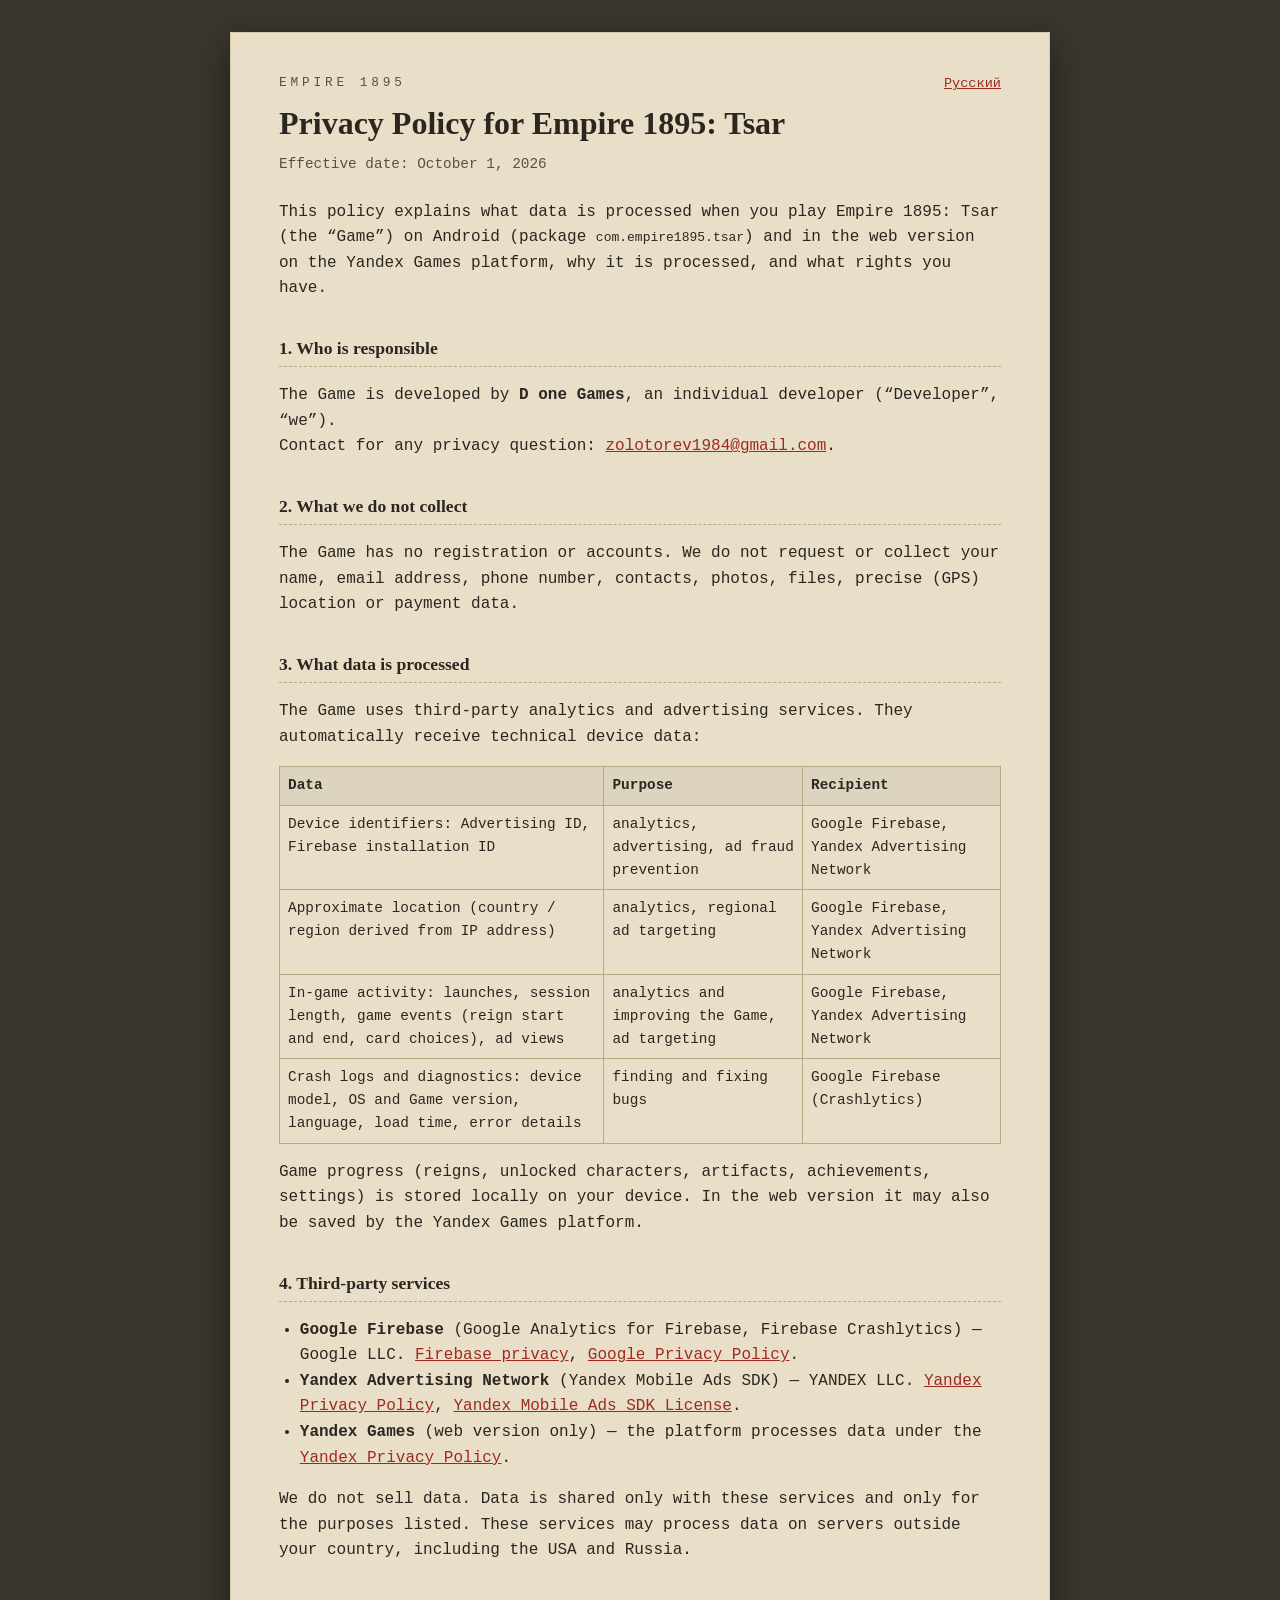
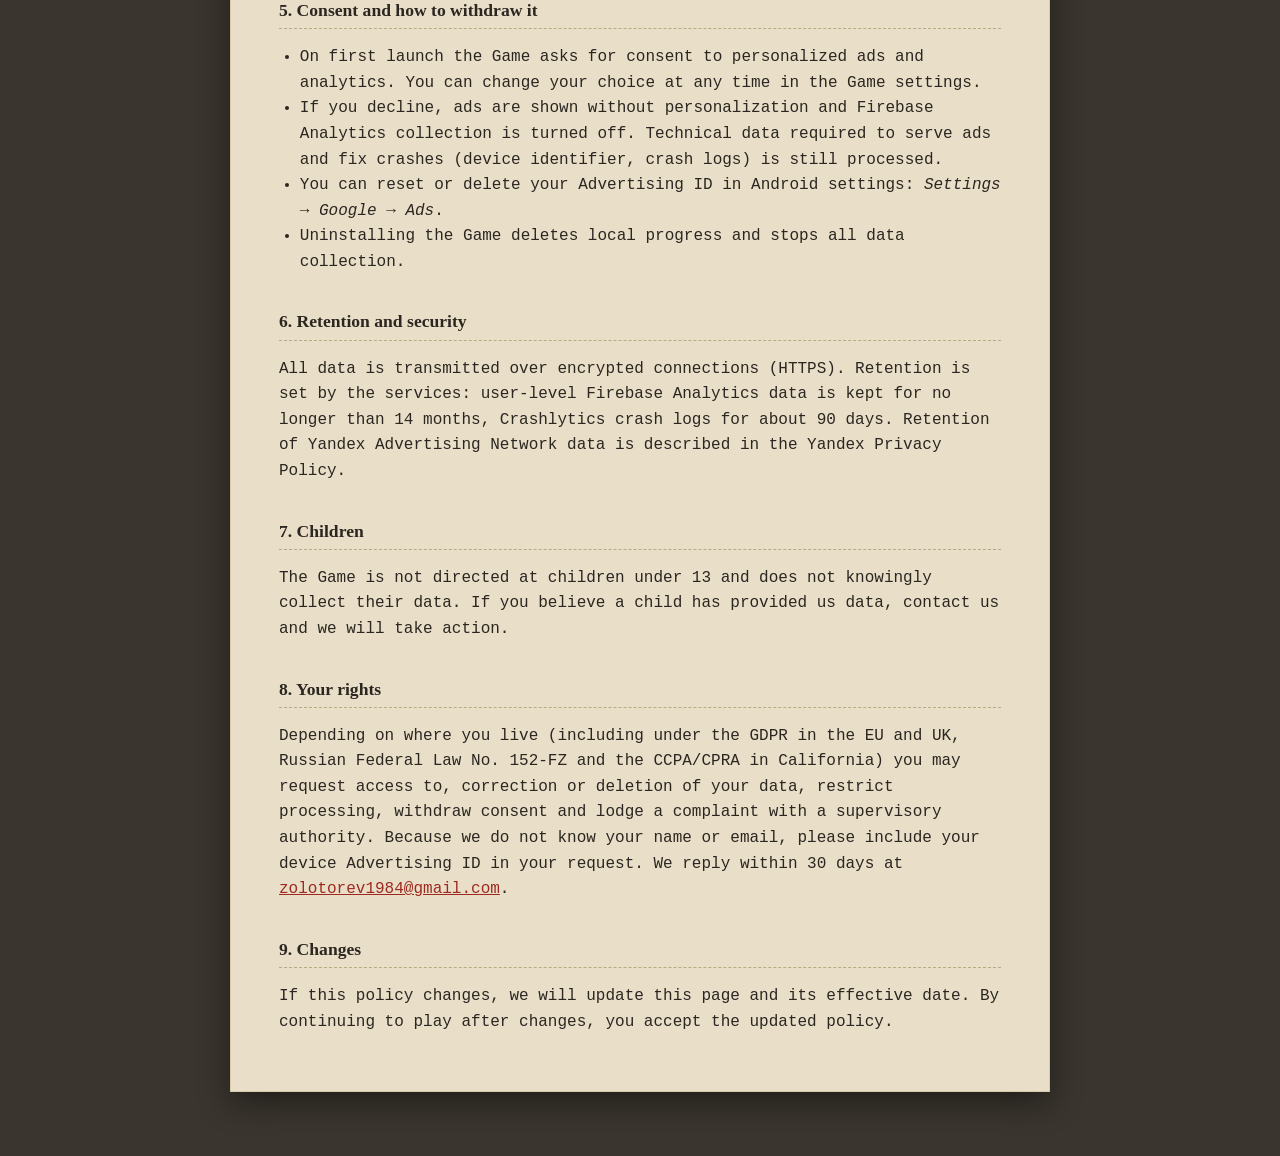
==== en/index.html @ 55602c35 "Privacy policy: Empire 1895: Tsar (RU/EN)" ====
<!doctype html>
<html lang="en">
<head>
  <meta charset="utf-8">
  <meta name="viewport" content="width=device-width, initial-scale=1">
  <title>Privacy Policy — Empire 1895: Tsar</title>
  <link rel="stylesheet" href="../style.css">
</head>
<body>
<main class="sheet">
  <a class="lang" href="../ru/">Русский</a>
  <p class="kicker">Empire 1895</p>
  <h1>Privacy Policy for Empire 1895: Tsar</h1>
  <p class="meta">Effective date: October 1, 2026</p>

  <p>This policy explains what data is processed when you play Empire 1895: Tsar (the “Game”) on Android (package <code>com.empire1895.tsar</code>) and in the web version on the Yandex Games platform, why it is processed, and what rights you have.</p>

  <h2>1. Who is responsible</h2>
  <p>The Game is developed by <strong>D one Games</strong>, an individual developer (“Developer”, “we”).<br>
  Contact for any privacy question: <a href="mailto:zolotorev1984@gmail.com">zolotorev1984@gmail.com</a>.</p>

  <h2>2. What we do not collect</h2>
  <p>The Game has no registration or accounts. We do not request or collect your name, email address, phone number, contacts, photos, files, precise (GPS) location or payment data.</p>

  <h2>3. What data is processed</h2>
  <p>The Game uses third-party analytics and advertising services. They automatically receive technical device data:</p>
  <table>
    <tr><th>Data</th><th>Purpose</th><th>Recipient</th></tr>
    <tr><td>Device identifiers: Advertising ID, Firebase installation ID</td><td>analytics, advertising, ad fraud prevention</td><td>Google Firebase, Yandex Advertising Network</td></tr>
    <tr><td>Approximate location (country / region derived from IP address)</td><td>analytics, regional ad targeting</td><td>Google Firebase, Yandex Advertising Network</td></tr>
    <tr><td>In-game activity: launches, session length, game events (reign start and end, card choices), ad views</td><td>analytics and improving the Game, ad targeting</td><td>Google Firebase, Yandex Advertising Network</td></tr>
    <tr><td>Crash logs and diagnostics: device model, OS and Game version, language, load time, error details</td><td>finding and fixing bugs</td><td>Google Firebase (Crashlytics)</td></tr>
  </table>
  <p>Game progress (reigns, unlocked characters, artifacts, achievements, settings) is stored locally on your device. In the web version it may also be saved by the Yandex Games platform.</p>

  <h2>4. Third-party services</h2>
  <ul>
    <li><strong>Google Firebase</strong> (Google Analytics for Firebase, Firebase Crashlytics) — Google LLC. <a href="https://firebase.google.com/support/privacy">Firebase privacy</a>, <a href="https://policies.google.com/privacy">Google Privacy Policy</a>.</li>
    <li><strong>Yandex Advertising Network</strong> (Yandex Mobile Ads SDK) — YANDEX LLC. <a href="https://yandex.com/legal/confidential/">Yandex Privacy Policy</a>, <a href="https://yandex.com/legal/mobileads_sdk_agreement/">Yandex Mobile Ads SDK License</a>.</li>
    <li><strong>Yandex Games</strong> (web version only) — the platform processes data under the <a href="https://yandex.com/legal/confidential/">Yandex Privacy Policy</a>.</li>
  </ul>
  <p>We do not sell data. Data is shared only with these services and only for the purposes listed. These services may process data on servers outside your country, including the USA and Russia.</p>

  <h2>5. Consent and how to withdraw it</h2>
  <ul>
    <li>On first launch the Game asks for consent to personalized ads and analytics. You can change your choice at any time in the Game settings.</li>
    <li>If you decline, ads are shown without personalization and Firebase Analytics collection is turned off. Technical data required to serve ads and fix crashes (device identifier, crash logs) is still processed.</li>
    <li>You can reset or delete your Advertising ID in Android settings: <em>Settings → Google → Ads</em>.</li>
    <li>Uninstalling the Game deletes local progress and stops all data collection.</li>
  </ul>

  <h2>6. Retention and security</h2>
  <p>All data is transmitted over encrypted connections (HTTPS). Retention is set by the services: user-level Firebase Analytics data is kept for no longer than 14 months, Crashlytics crash logs for about 90 days. Retention of Yandex Advertising Network data is described in the Yandex Privacy Policy.</p>

  <h2>7. Children</h2>
  <p>The Game is not directed at children under 13 and does not knowingly collect their data. If you believe a child has provided us data, contact us and we will take action.</p>

  <h2>8. Your rights</h2>
  <p>Depending on where you live (including under the GDPR in the EU and UK, Russian Federal Law No. 152-FZ and the CCPA/CPRA in California) you may request access to, correction or deletion of your data, restrict processing, withdraw consent and lodge a complaint with a supervisory authority. Because we do not know your name or email, please include your device Advertising ID in your request. We reply within 30 days at <a href="mailto:zolotorev1984@gmail.com">zolotorev1984@gmail.com</a>.</p>

  <h2>9. Changes</h2>
  <p>If this policy changes, we will update this page and its effective date. By continuing to play after changes, you accept the updated policy.</p>
</main>
</body>
</html>
---- style.css ----
:root {
  --paper: #e9dfc9;
  --paper-edge: #d8c9a8;
  --ink: #2b2620;
  --ink-soft: #5a5044;
  --stamp: #9e2a1f;
  --rule: #b9a883;
}

* { box-sizing: border-box; }

html { background: #3a352e; }

body {
  margin: 0;
  padding: 2rem 1rem 4rem;
  font-family: "Courier New", Courier, monospace;
  color: var(--ink);
  line-height: 1.6;
}

.sheet {
  max-width: 820px;
  margin: 0 auto;
  padding: 2.5rem clamp(1.2rem, 4vw, 3rem);
  background: var(--paper);
  border: 1px solid var(--paper-edge);
  box-shadow: 0 10px 30px rgba(0, 0, 0, 0.45);
}

.kicker {
  margin: 0;
  letter-spacing: 0.3em;
  font-size: 0.8rem;
  color: var(--ink-soft);
  text-transform: uppercase;
}

h1 {
  margin: 0.3rem 0 0.2rem;
  font-size: clamp(1.5rem, 4vw, 2rem);
  font-family: Georgia, "Times New Roman", serif;
}

h2 {
  margin: 2rem 0 0.5rem;
  padding-bottom: 0.25rem;
  font-size: 1.1rem;
  border-bottom: 1px dashed var(--rule);
  font-family: Georgia, "Times New Roman", serif;
}

.meta { margin: 0 0 1.5rem; color: var(--ink-soft); font-size: 0.9rem; }

.lang { float: right; font-size: 0.85rem; }

a { color: var(--stamp); }

table { width: 100%; border-collapse: collapse; margin: 0.8rem 0; font-size: 0.9rem; }
th, td { padding: 0.45rem 0.5rem; border: 1px solid var(--rule); text-align: left; vertical-align: top; }
th { background: rgba(0, 0, 0, 0.05); }

ul { padding-left: 1.3rem; }

.choose { text-align: center; }
.choose a {
  display: inline-block;
  margin: 0.6rem;
  padding: 0.6rem 1.4rem;
  border: 2px solid var(--stamp);
  color: var(--stamp);
  text-decoration: none;
  letter-spacing: 0.15em;
  text-transform: uppercase;
}
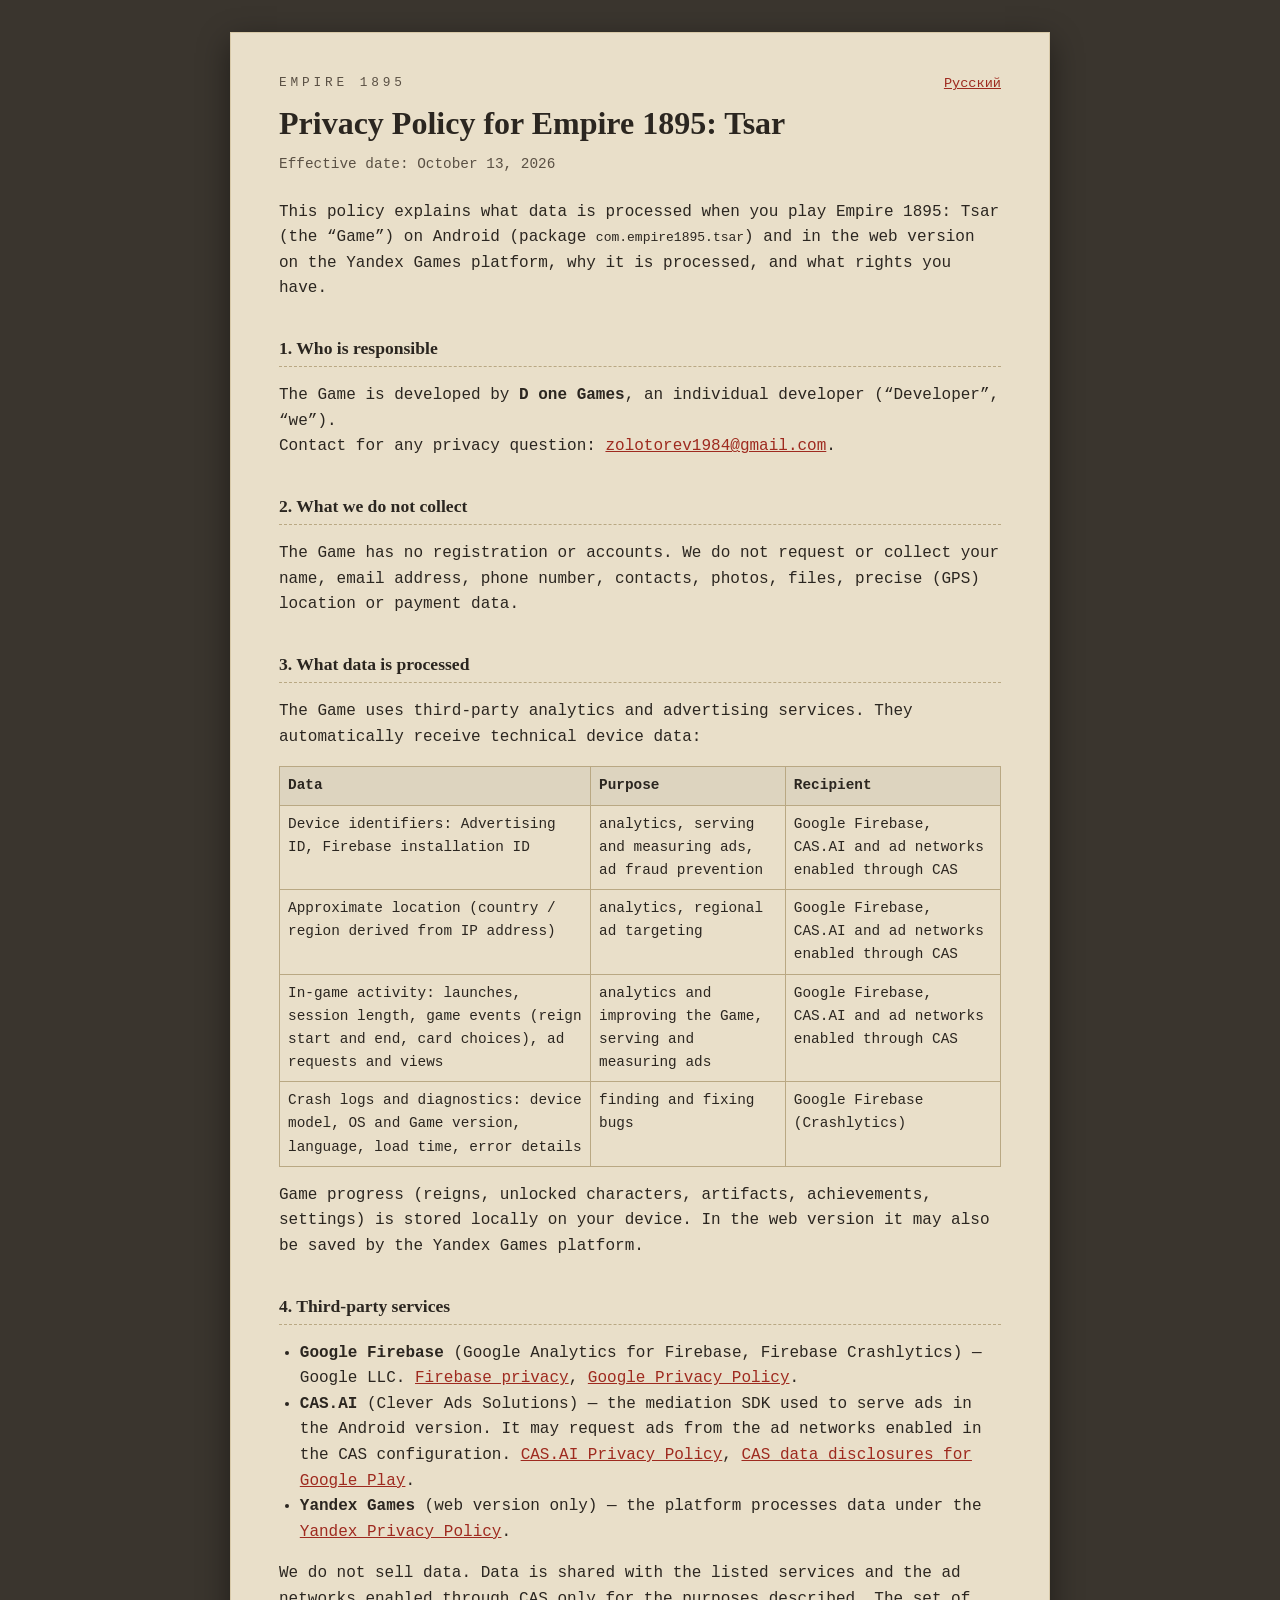
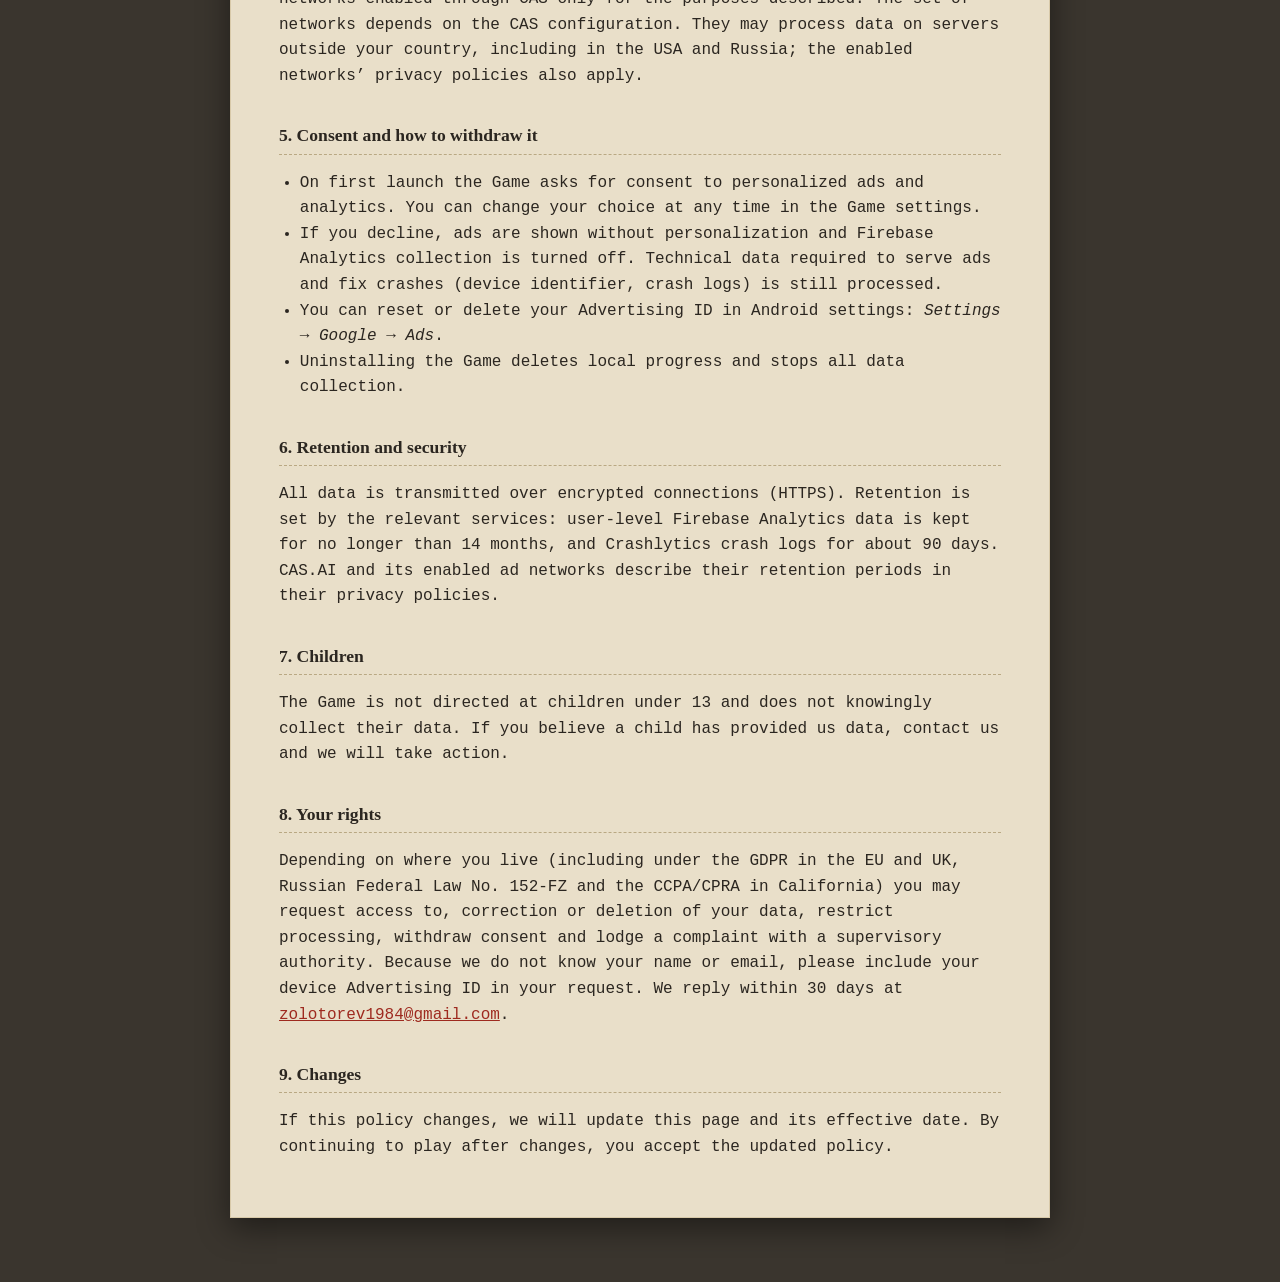
==== commit deb0718d: "Update privacy policy for CAS ads" ====
--- a/en/index.html
+++ b/en/index.html
@@ -11,7 +11,7 @@
   <a class="lang" href="../ru/">Русский</a>
   <p class="kicker">Empire 1895</p>
   <h1>Privacy Policy for Empire 1895: Tsar</h1>
-  <p class="meta">Effective date: October 1, 2026</p>
+  <p class="meta">Effective date: October 13, 2026</p>
 
   <p>This policy explains what data is processed when you play Empire 1895: Tsar (the “Game”) on Android (package <code>com.empire1895.tsar</code>) and in the web version on the Yandex Games platform, why it is processed, and what rights you have.</p>
 
@@ -26,9 +26,9 @@
   <p>The Game uses third-party analytics and advertising services. They automatically receive technical device data:</p>
   <table>
     <tr><th>Data</th><th>Purpose</th><th>Recipient</th></tr>
-    <tr><td>Device identifiers: Advertising ID, Firebase installation ID</td><td>analytics, advertising, ad fraud prevention</td><td>Google Firebase, Yandex Advertising Network</td></tr>
-    <tr><td>Approximate location (country / region derived from IP address)</td><td>analytics, regional ad targeting</td><td>Google Firebase, Yandex Advertising Network</td></tr>
-    <tr><td>In-game activity: launches, session length, game events (reign start and end, card choices), ad views</td><td>analytics and improving the Game, ad targeting</td><td>Google Firebase, Yandex Advertising Network</td></tr>
+    <tr><td>Device identifiers: Advertising ID, Firebase installation ID</td><td>analytics, serving and measuring ads, ad fraud prevention</td><td>Google Firebase, CAS.AI and ad networks enabled through CAS</td></tr>
+    <tr><td>Approximate location (country / region derived from IP address)</td><td>analytics, regional ad targeting</td><td>Google Firebase, CAS.AI and ad networks enabled through CAS</td></tr>
+    <tr><td>In-game activity: launches, session length, game events (reign start and end, card choices), ad requests and views</td><td>analytics and improving the Game, serving and measuring ads</td><td>Google Firebase, CAS.AI and ad networks enabled through CAS</td></tr>
     <tr><td>Crash logs and diagnostics: device model, OS and Game version, language, load time, error details</td><td>finding and fixing bugs</td><td>Google Firebase (Crashlytics)</td></tr>
   </table>
   <p>Game progress (reigns, unlocked characters, artifacts, achievements, settings) is stored locally on your device. In the web version it may also be saved by the Yandex Games platform.</p>
@@ -36,10 +36,10 @@
   <h2>4. Third-party services</h2>
   <ul>
     <li><strong>Google Firebase</strong> (Google Analytics for Firebase, Firebase Crashlytics) — Google LLC. <a href="https://firebase.google.com/support/privacy">Firebase privacy</a>, <a href="https://policies.google.com/privacy">Google Privacy Policy</a>.</li>
-    <li><strong>Yandex Advertising Network</strong> (Yandex Mobile Ads SDK) — YANDEX LLC. <a href="https://yandex.com/legal/confidential/">Yandex Privacy Policy</a>, <a href="https://yandex.com/legal/mobileads_sdk_agreement/">Yandex Mobile Ads SDK License</a>.</li>
+    <li><strong>CAS.AI</strong> (Clever Ads Solutions) — the mediation SDK used to serve ads in the Android version. It may request ads from the ad networks enabled in the CAS configuration. <a href="https://cas.ai/privacy-policy/">CAS.AI Privacy Policy</a>, <a href="https://docs.page/cleveradssolutions/docs/general/Google-Play-data-disclosure">CAS data disclosures for Google Play</a>.</li>
     <li><strong>Yandex Games</strong> (web version only) — the platform processes data under the <a href="https://yandex.com/legal/confidential/">Yandex Privacy Policy</a>.</li>
   </ul>
-  <p>We do not sell data. Data is shared only with these services and only for the purposes listed. These services may process data on servers outside your country, including the USA and Russia.</p>
+  <p>We do not sell data. Data is shared with the listed services and the ad networks enabled through CAS only for the purposes described. The set of networks depends on the CAS configuration. They may process data on servers outside your country, including in the USA and Russia; the enabled networks’ privacy policies also apply.</p>
 
   <h2>5. Consent and how to withdraw it</h2>
   <ul>
@@ -50,7 +50,7 @@
   </ul>
 
   <h2>6. Retention and security</h2>
-  <p>All data is transmitted over encrypted connections (HTTPS). Retention is set by the services: user-level Firebase Analytics data is kept for no longer than 14 months, Crashlytics crash logs for about 90 days. Retention of Yandex Advertising Network data is described in the Yandex Privacy Policy.</p>
+  <p>All data is transmitted over encrypted connections (HTTPS). Retention is set by the relevant services: user-level Firebase Analytics data is kept for no longer than 14 months, and Crashlytics crash logs for about 90 days. CAS.AI and its enabled ad networks describe their retention periods in their privacy policies.</p>
 
   <h2>7. Children</h2>
   <p>The Game is not directed at children under 13 and does not knowingly collect their data. If you believe a child has provided us data, contact us and we will take action.</p>
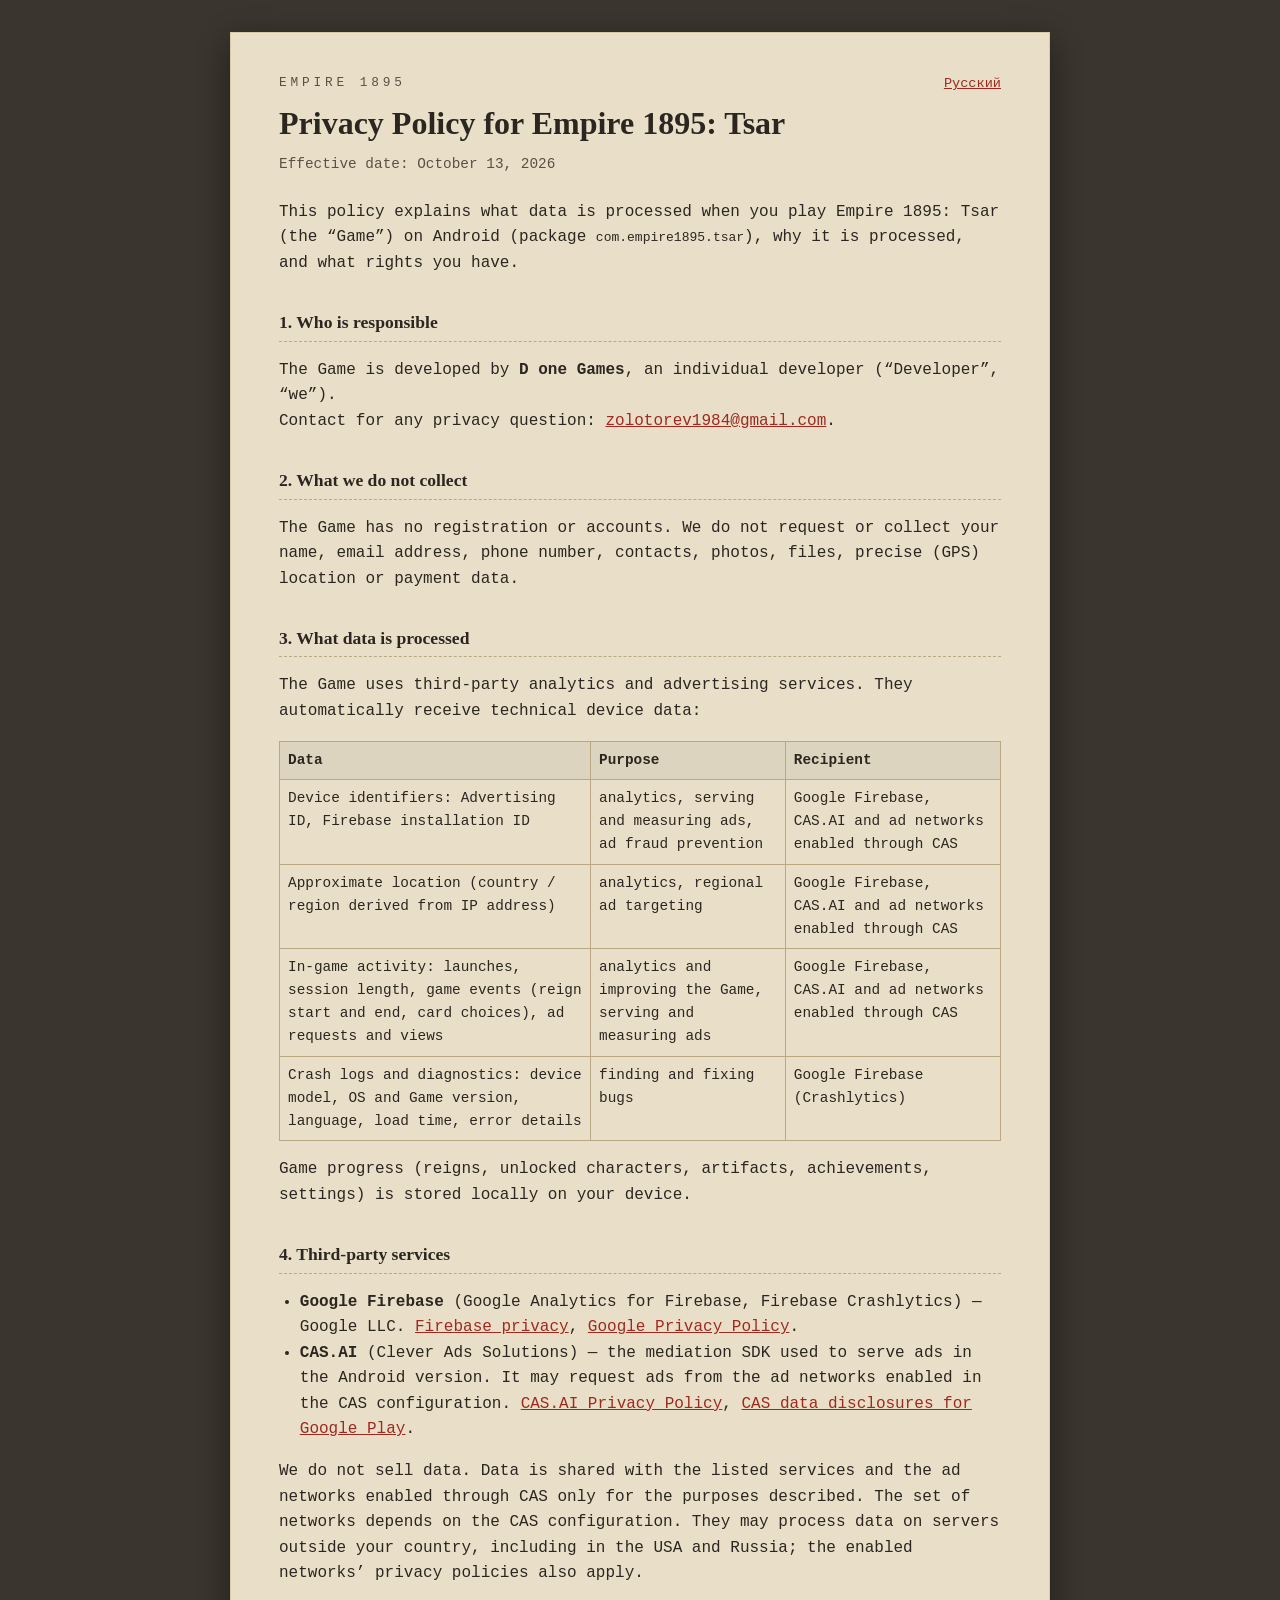
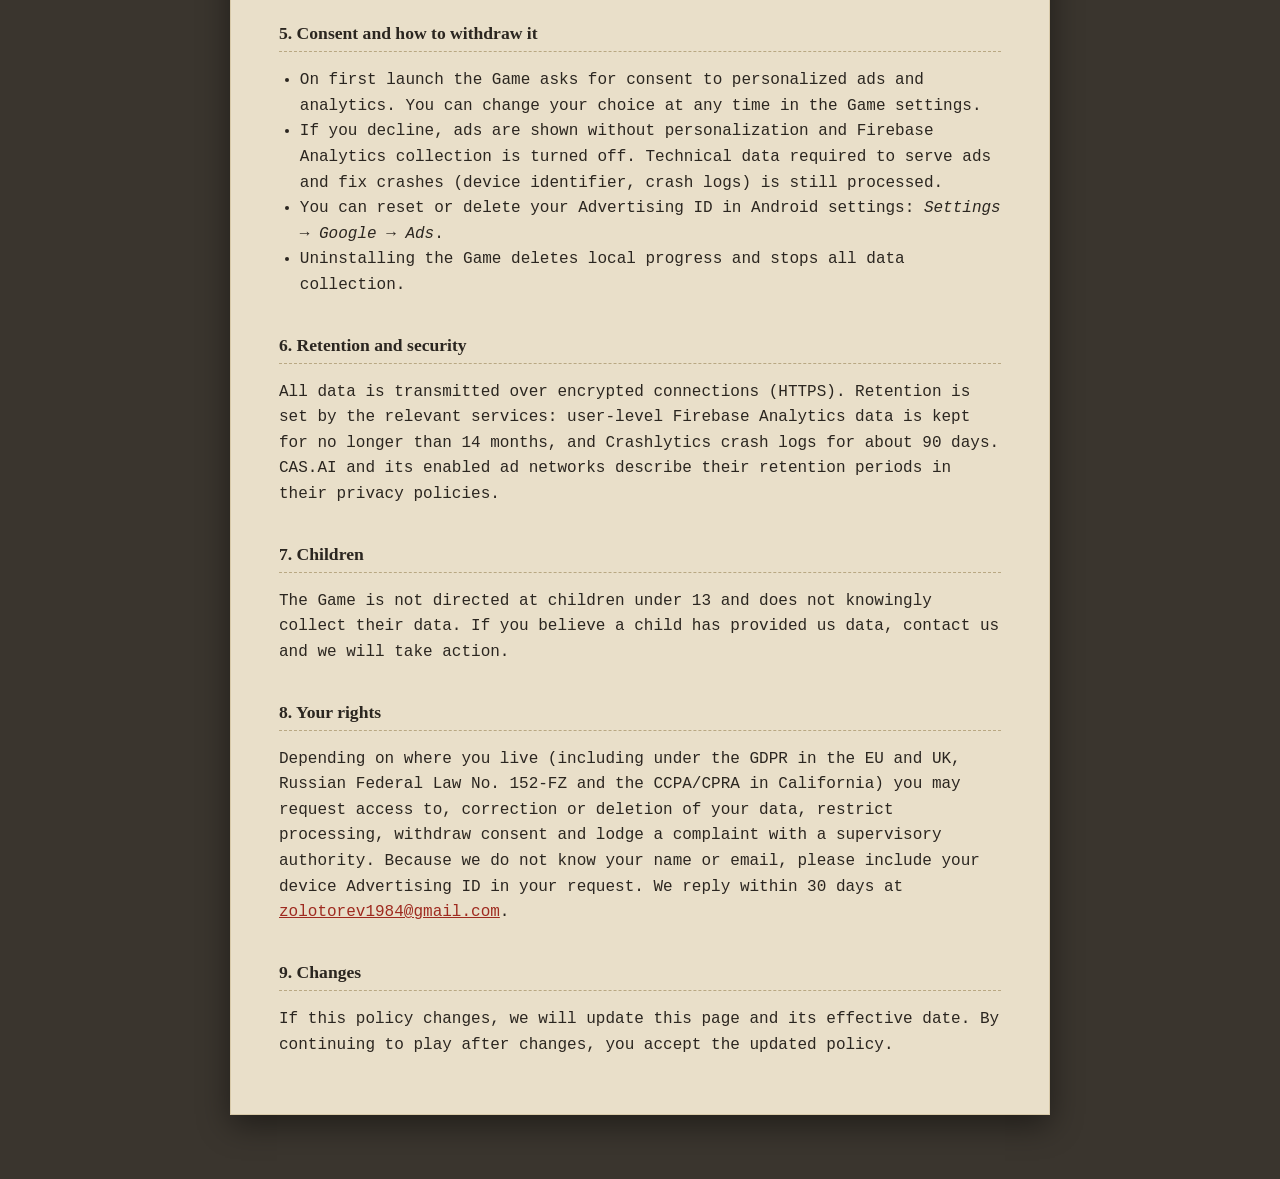
==== commit 29e64e12: "Remove Yandex Games from Play privacy policy" ====
--- a/en/index.html
+++ b/en/index.html
@@ -13,7 +13,7 @@
   <h1>Privacy Policy for Empire 1895: Tsar</h1>
   <p class="meta">Effective date: October 13, 2026</p>
 
-  <p>This policy explains what data is processed when you play Empire 1895: Tsar (the “Game”) on Android (package <code>com.empire1895.tsar</code>) and in the web version on the Yandex Games platform, why it is processed, and what rights you have.</p>
+  <p>This policy explains what data is processed when you play Empire 1895: Tsar (the “Game”) on Android (package <code>com.empire1895.tsar</code>), why it is processed, and what rights you have.</p>
 
   <h2>1. Who is responsible</h2>
   <p>The Game is developed by <strong>D one Games</strong>, an individual developer (“Developer”, “we”).<br>
@@ -31,13 +31,12 @@
     <tr><td>In-game activity: launches, session length, game events (reign start and end, card choices), ad requests and views</td><td>analytics and improving the Game, serving and measuring ads</td><td>Google Firebase, CAS.AI and ad networks enabled through CAS</td></tr>
     <tr><td>Crash logs and diagnostics: device model, OS and Game version, language, load time, error details</td><td>finding and fixing bugs</td><td>Google Firebase (Crashlytics)</td></tr>
   </table>
-  <p>Game progress (reigns, unlocked characters, artifacts, achievements, settings) is stored locally on your device. In the web version it may also be saved by the Yandex Games platform.</p>
+  <p>Game progress (reigns, unlocked characters, artifacts, achievements, settings) is stored locally on your device.</p>
 
   <h2>4. Third-party services</h2>
   <ul>
     <li><strong>Google Firebase</strong> (Google Analytics for Firebase, Firebase Crashlytics) — Google LLC. <a href="https://firebase.google.com/support/privacy">Firebase privacy</a>, <a href="https://policies.google.com/privacy">Google Privacy Policy</a>.</li>
     <li><strong>CAS.AI</strong> (Clever Ads Solutions) — the mediation SDK used to serve ads in the Android version. It may request ads from the ad networks enabled in the CAS configuration. <a href="https://cas.ai/privacy-policy/">CAS.AI Privacy Policy</a>, <a href="https://docs.page/cleveradssolutions/docs/general/Google-Play-data-disclosure">CAS data disclosures for Google Play</a>.</li>
-    <li><strong>Yandex Games</strong> (web version only) — the platform processes data under the <a href="https://yandex.com/legal/confidential/">Yandex Privacy Policy</a>.</li>
   </ul>
   <p>We do not sell data. Data is shared with the listed services and the ad networks enabled through CAS only for the purposes described. The set of networks depends on the CAS configuration. They may process data on servers outside your country, including in the USA and Russia; the enabled networks’ privacy policies also apply.</p>
 
